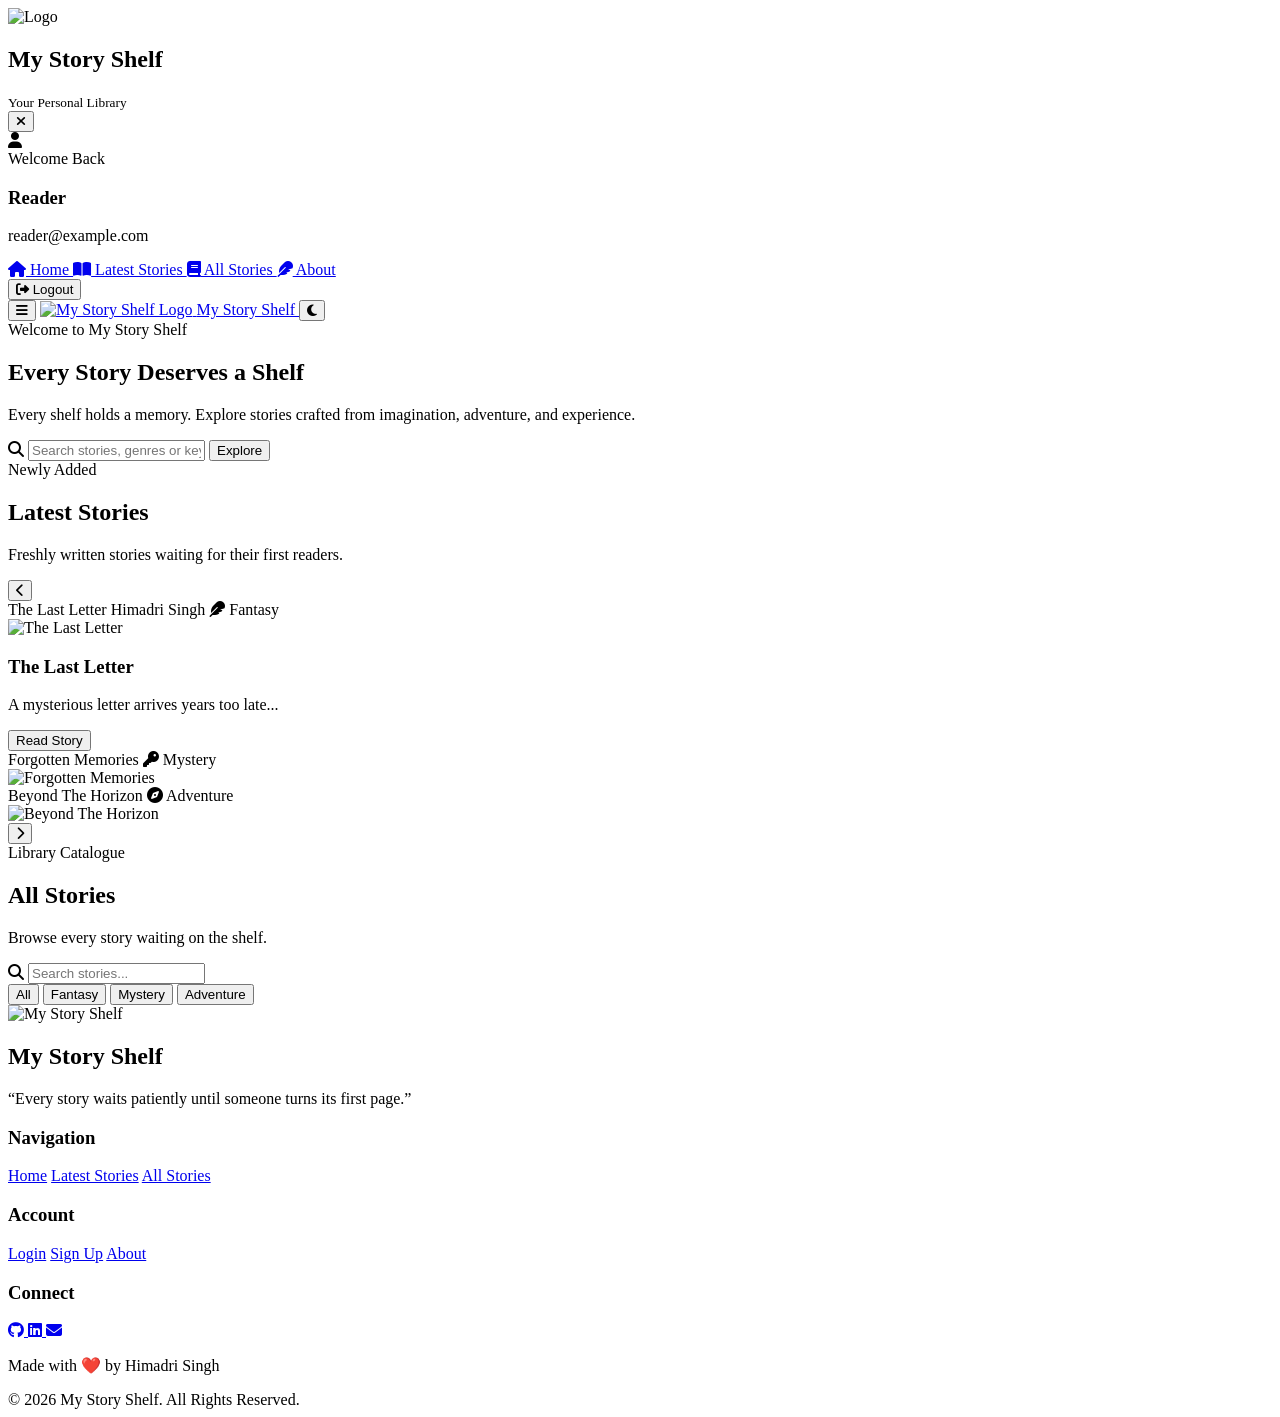
==== index.html @ 41c5a320 "Add files via upload" ====
<!DOCTYPE html>
<html lang="en">
<head>

<meta charset="UTF-8">
<meta name="viewport"
    content="width=device-width, initial-scale=1.0">
<meta name="theme-color" content="#F6F0E8">
<title>My Story Shelf</title>

<link rel="stylesheet" href="assets/css/style.css">

<!-- Icons -->
<link rel="stylesheet"
href="https://cdnjs.cloudflare.com/ajax/libs/font-awesome/6.7.2/css/all.min.css"/>

<!-- Fonts -->
<link rel="preconnect" href="https://fonts.googleapis.com">

<link rel="preconnect" href="https://fonts.gstatic.com" crossorigin>

<link href="https://fonts.googleapis.com/css2?family=Inter:wght@300;400;500;600;700&family=Playfair+Display:wght@500;600;700;800&display=swap"
            rel="stylesheet">

<!-- Prevent Flash -->
<script>
const savedTheme = localStorage.getItem("theme");

if(savedTheme==="dark"){
    document.documentElement.classList.add("dark");
}
 </script>
</head>

<body>
    
<!-- Overlay -->
<div id="sidebarOverlay" class="sidebar-overlay"></div>

<!-- Sidebar -->
<aside id="sidebar" class="sidebar">

    <!-- Header -->
    <div class="sidebar-header">

        <div class="sidebar-brand">

            <img
                src="assets/images/favicon.png"
                class="sidebar-logo"
                alt="Logo">

            <div>

                <h2>My Story Shelf</h2>

                <small>Your Personal Library</small>
            </div>
        </div>

        <button id="closeSidebar" class="close-sidebar">

            <i class="fa-solid fa-xmark"></i>
        </button>
    </div>


    <!-- User -->

    <div class="user-card">
        <div class="user-avatar">

            <i class="fa-solid fa-user"></i>

        </div>
        <div>

            <span class="welcome">
                Welcome Back
            </span>

            <h3 id="userName">
                Reader
            </h3>

            <p id="userEmail">
            reader@example.com
            </p>
        </div>
    </div>


    <!-- Navigation -->

    <nav class="sidebar-nav">

        <a href="index.html" class="active">

            <i class="fa-solid fa-house"></i>

            Home

        </a>

        <a href="#latestStories">

            <i class="fa-solid fa-book-open"></i>

            Latest Stories

        </a>

        <a href="#allStories">
            <i class="fa-solid fa-book"></i>

            All Stories

        </a>

        <a href="allpages/about.html">
            <i class="fa-solid fa-feather"></i>

            About

        </a>
    </nav>
    <!-- Footer -->

    <div class="sidebar-footer">
        <button id="logoutBtn">

            <i class="fa-solid fa-right-from-bracket"></i>

            Logout

        </button>
    </div>
</aside>

<!-- ======================================= HEADER ======================================= -->

<header class="site-header">

    <button id="menuBtn" class="header-btn" aria-label="Open Menu">
        <i class="fa-solid fa-bars"></i>
    </button>

    <a href="index.html" class="logo-area">

        <img
            src="assets/images/favicon.png"
            alt="My Story Shelf Logo"
            class="app-logo">

        <span class="site-title">
            My Story Shelf
        </span>
    </a>

    <button id="themeToggle" class="header-btn" aria-label="Toggle Theme">

        <i class="fa-solid fa-moon"></i>

    </button>
</header>

<!-- ======================================= HERO ======================================= -->

<section class="hero">

    <div class="particles"></div>

    <div class="hero-content">

        <div class="hero-text">

            <span class="hero-subtitle">
                Welcome to My Story Shelf
            </span>

            <h1 class="hero-title">
                Every Story Deserves a Shelf
            </h1>

            <p class="hero-description">
                Every shelf holds a memory. Explore stories crafted from imagination, adventure, and experience.
            </p>

        </div>
<!-- Search Bar -->
       <div class="hero-search">

    <i class="fa-solid fa-magnifying-glass search-icon"></i>

    <input
        id="searchInput"
        type="text"
        placeholder="Search stories, genres or keywords..."
        autocomplete="off">

    <button id="searchBtn">
        Explore
    </button>

</div>

<div id="searchSuggestions" class="search-suggestions"></div>

        <div class="scroll-down">
            <!-- Scroll indicator -->
        </div>

    </div>

</section>

<!-- ======================================= LATEST STORIES ======================================= -->

<section id="latestStories" class="latest-stories">

    <div class="container">

        <!-- Heading -->

        <div class="section-heading">

            <span class="section-tag">
                Newly Added
            </span>

            <h2>Latest Stories</h2>

            <p>
                Freshly written stories waiting for their first readers.
            </p>

        </div>


        <!-- Shelf Wrapper -->

        <div class="bookshelf-wrapper">

            <!-- Left Button -->

        <button
            id="shelfPrev"
            class="shelf-arrow left"
            aria-label="Previous Stories">

        <i class="fa-solid fa-chevron-left"></i>

    </button>


            <!-- Books -->

          <div class="bookshelf-track">

    <div
        id="bookshelf"
        class="bookshelf">

          <!-- Book --> 
              <article class="book fantasy"> 
                <div class="book-spine">
                    <span class="book-title">
                             The Last Letter
                   </span>

                 <span class="book-author">

                Himadri Singh

            </span>

            <span class="book-icon">
                <i class="fa-solid fa-feather"></i>
            </span>

            <span class="book-genre">
                Fantasy
            </span>
                    </div>
               
                    <!-- Cover -->

                   <div class="book-cover">

                      <img
                       src="assets/images/story1.jpg"
                       alt="The Last Letter">

                       <div class="cover-overlay">

                         <h3>The Last Letter</h3>

                         <p>  A mysterious letter arrives years too late...  </p>

                     <button class="read-story-btn">
                      Read Story
                       </button>
              </div>
            </div>
         </div>
       </div>
       </article>

                <!-- Book -->

                <article
                    class="book mystery" 
                    data-story="story2">

                    <div class="book-spine">

                        <span class="book-title">

                            Forgotten Memories

                        </span>

                        <span class="book-icon">

                            <i class="fa-solid fa-key"></i>

                        </span>

                        <span class="book-genre">

                            Mystery

                        </span>

                    </div>

                    <div class="book-cover">

                        <img
                            src="assets/images/story2.jpg"
                            alt="Forgotten Memories">

                    </div>

                </article>


                <!-- Book -->

                <article
                    class="book adventure" 
                    data-story="story1">

                    <div class="book-spine">

                        <span class="book-title">

                            Beyond The Horizon

                        </span>

                        <span class="book-icon">

                            <i class="fa-solid fa-compass"></i>

                        </span>

                        <span class="book-genre">

                            Adventure

                        </span>

                    </div>

                    <div class="book-cover">

                        <img
                            src="assets/images/story3.jpg"
                            alt="Beyond The Horizon">

                    </div>

                </article>


            <!--   for colouring scheme  -->
                 <article class="book fantasy"></article>
                 <article class="book mystery"></article>
                 <article class="book romance"></article>
                 <article class="book horror"></article>
                 <article class="book sci-fi"></article>
                 <article class="book historical"></article>




            <!--   thickness of book-->
               <article
                class="book fantasy thick"></article>
                <article
                class="book mystery medium"></article>
                <article
                class="book adventure thin"></article>

                <!-- More books from Firebase later -->


            </div>


            <!-- Right Button -->

            <button
                id="shelfNext"
                class="shelf-arrow right"
                aria-label="Next Stories">

                <i class="fa-solid fa-chevron-right"></i>

            </button>

        </div>


        <!-- Wooden Shelf -->

        <div class="wooden-shelf">

            <div class="shelf-top"></div>

            <div class="shelf-front"></div>

            <div class="shelf-shadow"></div>

        </div>

    </div>

</section>
<!-- ======================================= ALL STORIES ======================================= -->
<section id="allStories" class="all-stories">

    <div class="container">

        <div class="section-heading">

            <span class="section-tag">
                Library Catalogue
            </span>

            <h2>All Stories</h2>

            <p>
                Browse every story waiting on the shelf.
            </p>

        </div>

        <!-- Search & Filters -->

        <div class="catalog-toolbar">

            <div class="catalog-search">

                <i class="fa-solid fa-magnifying-glass"></i>

                <input
                    id="catalogSearch"
                    type="text"
                    placeholder="Search stories...">

            </div>

            <div class="genre-filters">

                <button class="active">
                    All
                </button>

                <button>
                    Fantasy
                </button>

                <button>
                    Mystery
                </button>

                <button>
                    Adventure
                </button>
            </div>
        </div>

        <!-- Stories -->

        <div
            id="storyList"
            class="story-grid">

        </div>
    </div>
</section>

<!-- ======================================= FOOTER ======================================= -->

<footer class="site-footer">

    <div class="footer-container">

        <!-- Brand -->

        <div class="footer-brand">

            <img
                src="assets/images/favicon.png"
                alt="My Story Shelf"
                class="footer-logo">

            <h2>My Story Shelf</h2>

            <p class="footer-quote">

                “Every story waits patiently until
                someone turns its first page.”

            </p>

        </div>

        <!-- Links -->

        <div class="footer-links">

            <div class="footer-column">

                <h3>Navigation</h3>

                <a href="index.html">Home</a>

                <a href="#latestStories">Latest Stories</a>

                <a href="#allStories">All Stories</a>

            </div>

            <div class="footer-column">

                <h3>Account</h3>

                <a href="log-in.html">Login</a>
                <a href="signup.html">Sign Up</a>
                <a href="#">About</a>

            </div>

        </div>

        <!-- Social -->

        <div class="footer-social">

            <h3>Connect</h3>

            <div class="social-icons">

                <a
                    href="https://github.com/himadrisingh1027-crypto"
                    target="_blank">

                    <i class="fa-brands fa-github"></i>

                </a>

                <a
                    href="https://linkedin.com"
                    target="_blank">

                    <i class="fa-brands fa-linkedin"></i>

                </a>

                <a
                    href="mailto:your@email.com">

                    <i class="fa-solid fa-envelope"></i>

                </a>

            </div>

        </div>

    </div>


    <div class="footer-divider"></div>

    <div class="footer-bottom">

        <p>

            Made with ❤️ by Himadri Singh

        </p>

        <span>

            © 2026 My Story Shelf. All Rights Reserved.

        </span>

    </div>

</footer>


<!-- ======================================= CUSTOM CURSOR ======================================= -->

<div id="custom-cursor"></div>
<!-- ======================================= PARTICLE LAYER ======================================= -->

<div id="particle-layer"></div>
<!-- ======================================= SCRIPTS ======================================= -->

<script type="module" src="js/firebase/firebase.js">    </script>

<script type="module" src="js/auth/auth.js">    </script>

<script type="module" src="js/auth/protect.js">   </script>

<script type="module" src="js/ui/menu.js">    </script>

<script type="module" src="js/ui/theme.js">    </script>

<script type="module" src="js/ui/cursor.js">    </script>

<script type="module" src="js/ui/particles.js">    </script>

<script type="module" src="js/stories/search.js">    </script>

<script type="module" src="js/ui/user.js">    </script>

<script type="module" src="js/stories/stories.js">    </script>

</body>

</html>
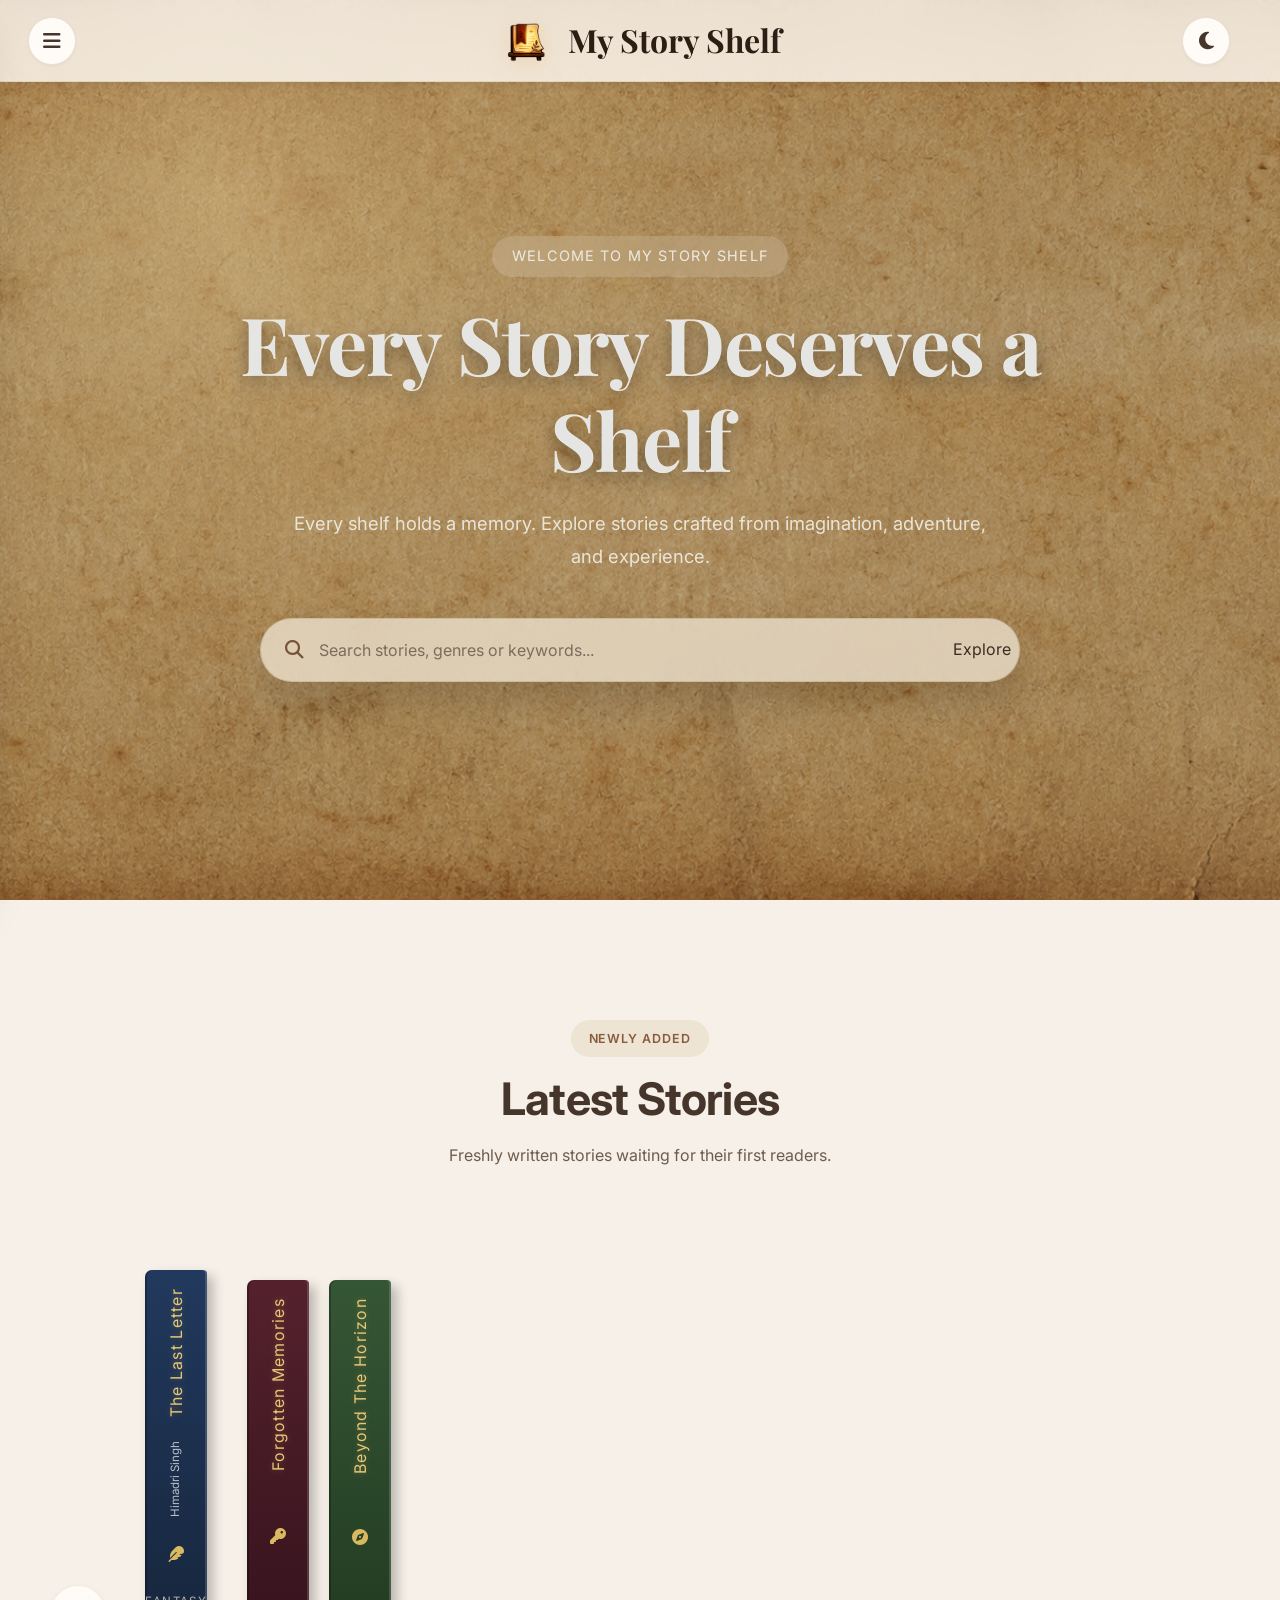
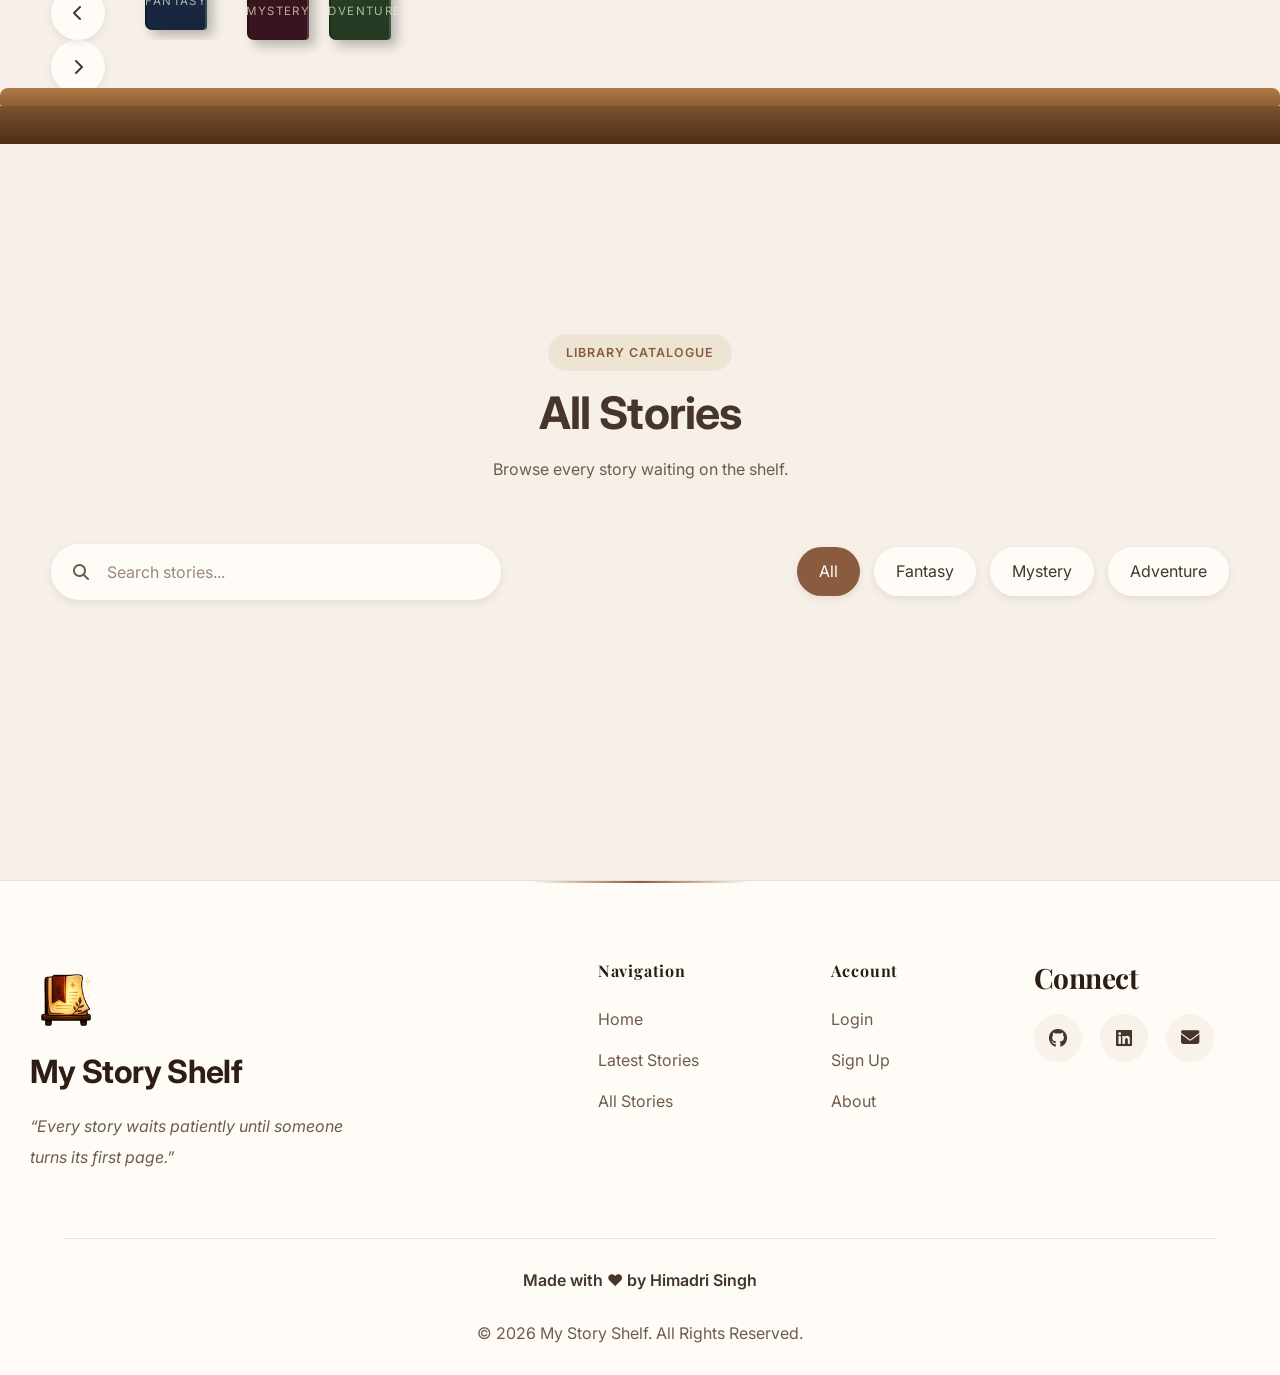
==== commit b72e3a5a: "Update MyStoryShelf project" ====
--- a/index.html
+++ b/index.html
@@ -1,648 +1,648 @@
-<!DOCTYPE html>
-<html lang="en">
-<head>
-
-<meta charset="UTF-8">
-<meta name="viewport"
-    content="width=device-width, initial-scale=1.0">
-<meta name="theme-color" content="#F6F0E8">
-<title>My Story Shelf</title>
-
-<link rel="stylesheet" href="assets/css/style.css">
-
-<!-- Icons -->
-<link rel="stylesheet"
-href="https://cdnjs.cloudflare.com/ajax/libs/font-awesome/6.7.2/css/all.min.css"/>
-
-<!-- Fonts -->
-<link rel="preconnect" href="https://fonts.googleapis.com">
-
-<link rel="preconnect" href="https://fonts.gstatic.com" crossorigin>
-
-<link href="https://fonts.googleapis.com/css2?family=Inter:wght@300;400;500;600;700&family=Playfair+Display:wght@500;600;700;800&display=swap"
-            rel="stylesheet">
-
-<!-- Prevent Flash -->
-<script>
-const savedTheme = localStorage.getItem("theme");
-
-if(savedTheme==="dark"){
-    document.documentElement.classList.add("dark");
-}
- </script>
-</head>
-
-<body>
-    
-<!-- Overlay -->
-<div id="sidebarOverlay" class="sidebar-overlay"></div>
-
-<!-- Sidebar -->
-<aside id="sidebar" class="sidebar">
-
-    <!-- Header -->
-    <div class="sidebar-header">
-
-        <div class="sidebar-brand">
-
-            <img
-                src="assets/images/favicon.png"
-                class="sidebar-logo"
-                alt="Logo">
-
-            <div>
-
-                <h2>My Story Shelf</h2>
-
-                <small>Your Personal Library</small>
-            </div>
-        </div>
-
-        <button id="closeSidebar" class="close-sidebar">
-
-            <i class="fa-solid fa-xmark"></i>
-        </button>
-    </div>
-
-
-    <!-- User -->
-
-    <div class="user-card">
-        <div class="user-avatar">
-
-            <i class="fa-solid fa-user"></i>
-
-        </div>
-        <div>
-
-            <span class="welcome">
-                Welcome Back
-            </span>
-
-            <h3 id="userName">
-                Reader
-            </h3>
-
-            <p id="userEmail">
-            reader@example.com
-            </p>
-        </div>
-    </div>
-
-
-    <!-- Navigation -->
-
-    <nav class="sidebar-nav">
-
-        <a href="index.html" class="active">
-
-            <i class="fa-solid fa-house"></i>
-
-            Home
-
-        </a>
-
-        <a href="#latestStories">
-
-            <i class="fa-solid fa-book-open"></i>
-
-            Latest Stories
-
-        </a>
-
-        <a href="#allStories">
-            <i class="fa-solid fa-book"></i>
-
-            All Stories
-
-        </a>
-
-        <a href="allpages/about.html">
-            <i class="fa-solid fa-feather"></i>
-
-            About
-
-        </a>
-    </nav>
-    <!-- Footer -->
-
-    <div class="sidebar-footer">
-        <button id="logoutBtn">
-
-            <i class="fa-solid fa-right-from-bracket"></i>
-
-            Logout
-
-        </button>
-    </div>
-</aside>
-
-<!-- ======================================= HEADER ======================================= -->
-
-<header class="site-header">
-
-    <button id="menuBtn" class="header-btn" aria-label="Open Menu">
-        <i class="fa-solid fa-bars"></i>
-    </button>
-
-    <a href="index.html" class="logo-area">
-
-        <img
-            src="assets/images/favicon.png"
-            alt="My Story Shelf Logo"
-            class="app-logo">
-
-        <span class="site-title">
-            My Story Shelf
-        </span>
-    </a>
-
-    <button id="themeToggle" class="header-btn" aria-label="Toggle Theme">
-
-        <i class="fa-solid fa-moon"></i>
-
-    </button>
-</header>
-
-<!-- ======================================= HERO ======================================= -->
-
-<section class="hero">
-
-    <div class="particles"></div>
-
-    <div class="hero-content">
-
-        <div class="hero-text">
-
-            <span class="hero-subtitle">
-                Welcome to My Story Shelf
-            </span>
-
-            <h1 class="hero-title">
-                Every Story Deserves a Shelf
-            </h1>
-
-            <p class="hero-description">
-                Every shelf holds a memory. Explore stories crafted from imagination, adventure, and experience.
-            </p>
-
-        </div>
-<!-- Search Bar -->
-       <div class="hero-search">
-
-    <i class="fa-solid fa-magnifying-glass search-icon"></i>
-
-    <input
-        id="searchInput"
-        type="text"
-        placeholder="Search stories, genres or keywords..."
-        autocomplete="off">
-
-    <button id="searchBtn">
-        Explore
-    </button>
-
-</div>
-
-<div id="searchSuggestions" class="search-suggestions"></div>
-
-        <div class="scroll-down">
-            <!-- Scroll indicator -->
-        </div>
-
-    </div>
-
-</section>
-
-<!-- ======================================= LATEST STORIES ======================================= -->
-
-<section id="latestStories" class="latest-stories">
-
-    <div class="container">
-
-        <!-- Heading -->
-
-        <div class="section-heading">
-
-            <span class="section-tag">
-                Newly Added
-            </span>
-
-            <h2>Latest Stories</h2>
-
-            <p>
-                Freshly written stories waiting for their first readers.
-            </p>
-
-        </div>
-
-
-        <!-- Shelf Wrapper -->
-
-        <div class="bookshelf-wrapper">
-
-            <!-- Left Button -->
-
-        <button
-            id="shelfPrev"
-            class="shelf-arrow left"
-            aria-label="Previous Stories">
-
-        <i class="fa-solid fa-chevron-left"></i>
-
-    </button>
-
-
-            <!-- Books -->
-
-          <div class="bookshelf-track">
-
-    <div
-        id="bookshelf"
-        class="bookshelf">
-
-          <!-- Book --> 
-              <article class="book fantasy"> 
-                <div class="book-spine">
-                    <span class="book-title">
-                             The Last Letter
-                   </span>
-
-                 <span class="book-author">
-
-                Himadri Singh
-
-            </span>
-
-            <span class="book-icon">
-                <i class="fa-solid fa-feather"></i>
-            </span>
-
-            <span class="book-genre">
-                Fantasy
-            </span>
-                    </div>
-               
-                    <!-- Cover -->
-
-                   <div class="book-cover">
-
-                      <img
-                       src="assets/images/story1.jpg"
-                       alt="The Last Letter">
-
-                       <div class="cover-overlay">
-
-                         <h3>The Last Letter</h3>
-
-                         <p>  A mysterious letter arrives years too late...  </p>
-
-                     <button class="read-story-btn">
-                      Read Story
-                       </button>
-              </div>
-            </div>
-         </div>
-       </div>
-       </article>
-
-                <!-- Book -->
-
-                <article
-                    class="book mystery" 
-                    data-story="story2">
-
-                    <div class="book-spine">
-
-                        <span class="book-title">
-
-                            Forgotten Memories
-
-                        </span>
-
-                        <span class="book-icon">
-
-                            <i class="fa-solid fa-key"></i>
-
-                        </span>
-
-                        <span class="book-genre">
-
-                            Mystery
-
-                        </span>
-
-                    </div>
-
-                    <div class="book-cover">
-
-                        <img
-                            src="assets/images/story2.jpg"
-                            alt="Forgotten Memories">
-
-                    </div>
-
-                </article>
-
-
-                <!-- Book -->
-
-                <article
-                    class="book adventure" 
-                    data-story="story1">
-
-                    <div class="book-spine">
-
-                        <span class="book-title">
-
-                            Beyond The Horizon
-
-                        </span>
-
-                        <span class="book-icon">
-
-                            <i class="fa-solid fa-compass"></i>
-
-                        </span>
-
-                        <span class="book-genre">
-
-                            Adventure
-
-                        </span>
-
-                    </div>
-
-                    <div class="book-cover">
-
-                        <img
-                            src="assets/images/story3.jpg"
-                            alt="Beyond The Horizon">
-
-                    </div>
-
-                </article>
-
-
-            <!--   for colouring scheme  -->
-                 <article class="book fantasy"></article>
-                 <article class="book mystery"></article>
-                 <article class="book romance"></article>
-                 <article class="book horror"></article>
-                 <article class="book sci-fi"></article>
-                 <article class="book historical"></article>
-
-
-
-
-            <!--   thickness of book-->
-               <article
-                class="book fantasy thick"></article>
-                <article
-                class="book mystery medium"></article>
-                <article
-                class="book adventure thin"></article>
-
-                <!-- More books from Firebase later -->
-
-
-            </div>
-
-
-            <!-- Right Button -->
-
-            <button
-                id="shelfNext"
-                class="shelf-arrow right"
-                aria-label="Next Stories">
-
-                <i class="fa-solid fa-chevron-right"></i>
-
-            </button>
-
-        </div>
-
-
-        <!-- Wooden Shelf -->
-
-        <div class="wooden-shelf">
-
-            <div class="shelf-top"></div>
-
-            <div class="shelf-front"></div>
-
-            <div class="shelf-shadow"></div>
-
-        </div>
-
-    </div>
-
-</section>
-<!-- ======================================= ALL STORIES ======================================= -->
-<section id="allStories" class="all-stories">
-
-    <div class="container">
-
-        <div class="section-heading">
-
-            <span class="section-tag">
-                Library Catalogue
-            </span>
-
-            <h2>All Stories</h2>
-
-            <p>
-                Browse every story waiting on the shelf.
-            </p>
-
-        </div>
-
-        <!-- Search & Filters -->
-
-        <div class="catalog-toolbar">
-
-            <div class="catalog-search">
-
-                <i class="fa-solid fa-magnifying-glass"></i>
-
-                <input
-                    id="catalogSearch"
-                    type="text"
-                    placeholder="Search stories...">
-
-            </div>
-
-            <div class="genre-filters">
-
-                <button class="active">
-                    All
-                </button>
-
-                <button>
-                    Fantasy
-                </button>
-
-                <button>
-                    Mystery
-                </button>
-
-                <button>
-                    Adventure
-                </button>
-            </div>
-        </div>
-
-        <!-- Stories -->
-
-        <div
-            id="storyList"
-            class="story-grid">
-
-        </div>
-    </div>
-</section>
-
-<!-- ======================================= FOOTER ======================================= -->
-
-<footer class="site-footer">
-
-    <div class="footer-container">
-
-        <!-- Brand -->
-
-        <div class="footer-brand">
-
-            <img
-                src="assets/images/favicon.png"
-                alt="My Story Shelf"
-                class="footer-logo">
-
-            <h2>My Story Shelf</h2>
-
-            <p class="footer-quote">
-
-                “Every story waits patiently until
-                someone turns its first page.”
-
-            </p>
-
-        </div>
-
-        <!-- Links -->
-
-        <div class="footer-links">
-
-            <div class="footer-column">
-
-                <h3>Navigation</h3>
-
-                <a href="index.html">Home</a>
-
-                <a href="#latestStories">Latest Stories</a>
-
-                <a href="#allStories">All Stories</a>
-
-            </div>
-
-            <div class="footer-column">
-
-                <h3>Account</h3>
-
-                <a href="log-in.html">Login</a>
-                <a href="signup.html">Sign Up</a>
-                <a href="#">About</a>
-
-            </div>
-
-        </div>
-
-        <!-- Social -->
-
-        <div class="footer-social">
-
-            <h3>Connect</h3>
-
-            <div class="social-icons">
-
-                <a
-                    href="https://github.com/himadrisingh1027-crypto"
-                    target="_blank">
-
-                    <i class="fa-brands fa-github"></i>
-
-                </a>
-
-                <a
-                    href="https://linkedin.com"
-                    target="_blank">
-
-                    <i class="fa-brands fa-linkedin"></i>
-
-                </a>
-
-                <a
-                    href="mailto:your@email.com">
-
-                    <i class="fa-solid fa-envelope"></i>
-
-                </a>
-
-            </div>
-
-        </div>
-
-    </div>
-
-
-    <div class="footer-divider"></div>
-
-    <div class="footer-bottom">
-
-        <p>
-
-            Made with ❤️ by Himadri Singh
-
-        </p>
-
-        <span>
-
-            © 2026 My Story Shelf. All Rights Reserved.
-
-        </span>
-
-    </div>
-
-</footer>
-
-
-<!-- ======================================= CUSTOM CURSOR ======================================= -->
-
-<div id="custom-cursor"></div>
-<!-- ======================================= PARTICLE LAYER ======================================= -->
-
-<div id="particle-layer"></div>
-<!-- ======================================= SCRIPTS ======================================= -->
-
-<script type="module" src="js/firebase/firebase.js">    </script>
-
-<script type="module" src="js/auth/auth.js">    </script>
-
-<script type="module" src="js/auth/protect.js">   </script>
-
-<script type="module" src="js/ui/menu.js">    </script>
-
-<script type="module" src="js/ui/theme.js">    </script>
-
-<script type="module" src="js/ui/cursor.js">    </script>
-
-<script type="module" src="js/ui/particles.js">    </script>
-
-<script type="module" src="js/stories/search.js">    </script>
-
-<script type="module" src="js/ui/user.js">    </script>
-
-<script type="module" src="js/stories/stories.js">    </script>
-
-</body>
-
+<!DOCTYPE html>
+<html lang="en">
+<head>
+
+<meta charset="UTF-8">
+<meta name="viewport"
+    content="width=device-width, initial-scale=1.0">
+<meta name="theme-color" content="#F6F0E8">
+<title>My Story Shelf</title>
+
+<link rel="stylesheet" href="assets/css/style.css">
+
+<!-- Icons -->
+<link rel="stylesheet"
+href="https://cdnjs.cloudflare.com/ajax/libs/font-awesome/6.7.2/css/all.min.css"/>
+
+<!-- Fonts -->
+<link rel="preconnect" href="https://fonts.googleapis.com">
+
+<link rel="preconnect" href="https://fonts.gstatic.com" crossorigin>
+
+<link href="https://fonts.googleapis.com/css2?family=Inter:wght@300;400;500;600;700&family=Playfair+Display:wght@500;600;700;800&display=swap"
+            rel="stylesheet">
+
+<!-- Prevent Flash -->
+<script>
+const savedTheme = localStorage.getItem("theme");
+
+if(savedTheme==="dark"){
+    document.documentElement.classList.add("dark");
+}
+ </script>
+</head>
+
+<body>
+    
+<!-- Overlay -->
+<div id="sidebarOverlay" class="sidebar-overlay"></div>
+
+<!-- Sidebar -->
+<aside id="sidebar" class="sidebar">
+
+    <!-- Header -->
+    <div class="sidebar-header">
+
+        <div class="sidebar-brand">
+
+            <img
+                src="assets/images/favicon.png"
+                class="sidebar-logo"
+                alt="Logo">
+
+            <div>
+
+                <h2>My Story Shelf</h2>
+
+                <small>Your Personal Library</small>
+            </div>
+        </div>
+
+        <button id="closeSidebar" class="close-sidebar">
+
+            <i class="fa-solid fa-xmark"></i>
+        </button>
+    </div>
+
+
+    <!-- User -->
+
+    <div class="user-card">
+        <div class="user-avatar">
+
+            <i class="fa-solid fa-user"></i>
+
+        </div>
+        <div>
+
+            <span class="welcome">
+                Welcome Back
+            </span>
+
+            <h3 id="userName">
+                Reader
+            </h3>
+
+            <p id="userEmail">
+            reader@example.com
+            </p>
+        </div>
+    </div>
+
+
+    <!-- Navigation -->
+
+    <nav class="sidebar-nav">
+
+        <a href="index.html" class="active">
+
+            <i class="fa-solid fa-house"></i>
+
+            Home
+
+        </a>
+
+        <a href="#latestStories">
+
+            <i class="fa-solid fa-book-open"></i>
+
+            Latest Stories
+
+        </a>
+
+        <a href="#allStories">
+            <i class="fa-solid fa-book"></i>
+
+            All Stories
+
+        </a>
+
+        <a href="allpages/about.html">
+            <i class="fa-solid fa-feather"></i>
+
+            About
+
+        </a>
+    </nav>
+    <!-- Footer -->
+
+    <div class="sidebar-footer">
+        <button id="logoutBtn">
+
+            <i class="fa-solid fa-right-from-bracket"></i>
+
+            Logout
+
+        </button>
+    </div>
+</aside>
+
+<!-- ======================================= HEADER ======================================= -->
+
+<header class="site-header">
+
+    <button id="menuBtn" class="header-btn" aria-label="Open Menu">
+        <i class="fa-solid fa-bars"></i>
+    </button>
+
+    <a href="index.html" class="logo-area">
+
+        <img
+            src="assets/images/favicon.png"
+            alt="My Story Shelf Logo"
+            class="app-logo">
+
+        <span class="site-title">
+            My Story Shelf
+        </span>
+    </a>
+
+    <button id="themeToggle" class="header-btn" aria-label="Toggle Theme">
+
+        <i class="fa-solid fa-moon"></i>
+
+    </button>
+</header>
+
+<!-- ======================================= HERO ======================================= -->
+
+<section class="hero">
+
+    <div class="particles"></div>
+
+    <div class="hero-content">
+
+        <div class="hero-text">
+
+            <span class="hero-subtitle">
+                Welcome to My Story Shelf
+            </span>
+
+            <h1 class="hero-title">
+                Every Story Deserves a Shelf
+            </h1>
+
+            <p class="hero-description">
+                Every shelf holds a memory. Explore stories crafted from imagination, adventure, and experience.
+            </p>
+
+        </div>
+<!-- Search Bar -->
+       <div class="hero-search">
+
+    <i class="fa-solid fa-magnifying-glass search-icon"></i>
+
+    <input
+        id="searchInput"
+        type="text"
+        placeholder="Search stories, genres or keywords..."
+        autocomplete="off">
+
+    <button id="searchBtn">
+        Explore
+    </button>
+
+</div>
+
+<div id="searchSuggestions" class="search-suggestions"></div>
+
+        <div class="scroll-down">
+            <!-- Scroll indicator -->
+        </div>
+
+    </div>
+
+</section>
+
+<!-- ======================================= LATEST STORIES ======================================= -->
+
+<section id="latestStories" class="latest-stories">
+
+    <div class="container">
+
+        <!-- Heading -->
+
+        <div class="section-heading">
+
+            <span class="section-tag">
+                Newly Added
+            </span>
+
+            <h2>Latest Stories</h2>
+
+            <p>
+                Freshly written stories waiting for their first readers.
+            </p>
+
+        </div>
+
+
+        <!-- Shelf Wrapper -->
+
+        <div class="bookshelf-wrapper">
+
+            <!-- Left Button -->
+
+        <button
+            id="shelfPrev"
+            class="shelf-arrow left"
+            aria-label="Previous Stories">
+
+        <i class="fa-solid fa-chevron-left"></i>
+
+    </button>
+
+
+            <!-- Books -->
+
+          <div class="bookshelf-track">
+
+    <div
+        id="bookshelf"
+        class="bookshelf">
+
+          <!-- Book --> 
+              <article class="book fantasy"> 
+                <div class="book-spine">
+                    <span class="book-title">
+                             The Last Letter
+                   </span>
+
+                 <span class="book-author">
+
+                Himadri Singh
+
+            </span>
+
+            <span class="book-icon">
+                <i class="fa-solid fa-feather"></i>
+            </span>
+
+            <span class="book-genre">
+                Fantasy
+            </span>
+                    </div>
+               
+                    <!-- Cover -->
+
+                   <div class="book-cover">
+
+                      <img
+                       src="assets/images/story1.jpg"
+                       alt="The Last Letter">
+
+                       <div class="cover-overlay">
+
+                         <h3>The Last Letter</h3>
+
+                         <p>  A mysterious letter arrives years too late...  </p>
+
+                     <button class="read-story-btn">
+                      Read Story
+                       </button>
+              </div>
+            </div>
+         </div>
+       </div>
+       </article>
+
+                <!-- Book -->
+
+                <article
+                    class="book mystery" 
+                    data-story="story2">
+
+                    <div class="book-spine">
+
+                        <span class="book-title">
+
+                            Forgotten Memories
+
+                        </span>
+
+                        <span class="book-icon">
+
+                            <i class="fa-solid fa-key"></i>
+
+                        </span>
+
+                        <span class="book-genre">
+
+                            Mystery
+
+                        </span>
+
+                    </div>
+
+                    <div class="book-cover">
+
+                        <img
+                            src="assets/images/story2.jpg"
+                            alt="Forgotten Memories">
+
+                    </div>
+
+                </article>
+
+
+                <!-- Book -->
+
+                <article
+                    class="book adventure" 
+                    data-story="story1">
+
+                    <div class="book-spine">
+
+                        <span class="book-title">
+
+                            Beyond The Horizon
+
+                        </span>
+
+                        <span class="book-icon">
+
+                            <i class="fa-solid fa-compass"></i>
+
+                        </span>
+
+                        <span class="book-genre">
+
+                            Adventure
+
+                        </span>
+
+                    </div>
+
+                    <div class="book-cover">
+
+                        <img
+                            src="assets/images/story3.jpg"
+                            alt="Beyond The Horizon">
+
+                    </div>
+
+                </article>
+
+
+            <!--   for colouring scheme  -->
+                 <article class="book fantasy"></article>
+                 <article class="book mystery"></article>
+                 <article class="book romance"></article>
+                 <article class="book horror"></article>
+                 <article class="book sci-fi"></article>
+                 <article class="book historical"></article>
+
+
+
+
+            <!--   thickness of book-->
+               <article
+                class="book fantasy thick"></article>
+                <article
+                class="book mystery medium"></article>
+                <article
+                class="book adventure thin"></article>
+
+                <!-- More books from Firebase later -->
+
+
+            </div>
+
+
+            <!-- Right Button -->
+
+            <button
+                id="shelfNext"
+                class="shelf-arrow right"
+                aria-label="Next Stories">
+
+                <i class="fa-solid fa-chevron-right"></i>
+
+            </button>
+
+        </div>
+
+
+        <!-- Wooden Shelf -->
+
+        <div class="wooden-shelf">
+
+            <div class="shelf-top"></div>
+
+            <div class="shelf-front"></div>
+
+            <div class="shelf-shadow"></div>
+
+        </div>
+
+    </div>
+
+</section>
+<!-- ======================================= ALL STORIES ======================================= -->
+<section id="allStories" class="all-stories">
+
+    <div class="container">
+
+        <div class="section-heading">
+
+            <span class="section-tag">
+                Library Catalogue
+            </span>
+
+            <h2>All Stories</h2>
+
+            <p>
+                Browse every story waiting on the shelf.
+            </p>
+
+        </div>
+
+        <!-- Search & Filters -->
+
+        <div class="catalog-toolbar">
+
+            <div class="catalog-search">
+
+                <i class="fa-solid fa-magnifying-glass"></i>
+
+                <input
+                    id="catalogSearch"
+                    type="text"
+                    placeholder="Search stories...">
+
+            </div>
+
+            <div class="genre-filters">
+
+                <button class="active">
+                    All
+                </button>
+
+                <button>
+                    Fantasy
+                </button>
+
+                <button>
+                    Mystery
+                </button>
+
+                <button>
+                    Adventure
+                </button>
+            </div>
+        </div>
+
+        <!-- Stories -->
+
+        <div
+            id="storyList"
+            class="story-grid">
+
+        </div>
+    </div>
+</section>
+
+<!-- ======================================= FOOTER ======================================= -->
+
+<footer class="site-footer">
+
+    <div class="footer-container">
+
+        <!-- Brand -->
+
+        <div class="footer-brand">
+
+            <img
+                src="assets/images/favicon.png"
+                alt="My Story Shelf"
+                class="footer-logo">
+
+            <h2>My Story Shelf</h2>
+
+            <p class="footer-quote">
+
+                “Every story waits patiently until
+                someone turns its first page.”
+
+            </p>
+
+        </div>
+
+        <!-- Links -->
+
+        <div class="footer-links">
+
+            <div class="footer-column">
+
+                <h3>Navigation</h3>
+
+                <a href="index.html">Home</a>
+
+                <a href="#latestStories">Latest Stories</a>
+
+                <a href="#allStories">All Stories</a>
+
+            </div>
+
+            <div class="footer-column">
+
+                <h3>Account</h3>
+
+                <a href="log-in.html">Login</a>
+                <a href="signup.html">Sign Up</a>
+                <a href="#">About</a>
+
+            </div>
+
+        </div>
+
+        <!-- Social -->
+
+        <div class="footer-social">
+
+            <h3>Connect</h3>
+
+            <div class="social-icons">
+
+                <a
+                    href="https://github.com/himadrisingh1027-crypto"
+                    target="_blank">
+
+                    <i class="fa-brands fa-github"></i>
+
+                </a>
+
+                <a
+                    href="https://linkedin.com"
+                    target="_blank">
+
+                    <i class="fa-brands fa-linkedin"></i>
+
+                </a>
+
+                <a
+                    href="mailto:your@email.com">
+
+                    <i class="fa-solid fa-envelope"></i>
+
+                </a>
+
+            </div>
+
+        </div>
+
+    </div>
+
+
+    <div class="footer-divider"></div>
+
+    <div class="footer-bottom">
+
+        <p>
+
+            Made with ❤️ by Himadri Singh
+
+        </p>
+
+        <span>
+
+            © 2026 My Story Shelf. All Rights Reserved.
+
+        </span>
+
+    </div>
+
+</footer>
+
+
+<!-- ======================================= CUSTOM CURSOR ======================================= -->
+
+<div id="custom-cursor"></div>
+<!-- ======================================= PARTICLE LAYER ======================================= -->
+
+<div id="particle-layer"></div>
+<!-- ======================================= SCRIPTS ======================================= -->
+
+<script type="module" src="js/firebase/firebase.js">    </script>
+
+<script type="module" src="js/auth/auth.js">    </script>
+
+<script type="module" src="js/auth/protect.js">   </script>
+
+<script type="module" src="js/ui/menu.js">    </script>
+
+<script type="module" src="js/ui/theme.js">    </script>
+
+<script type="module" src="js/ui/cursor.js">    </script>
+
+<script type="module" src="js/ui/particles.js">    </script>
+
+<script type="module" src="js/stories/search.js">    </script>
+
+<script type="module" src="js/ui/user.js">    </script>
+
+<script type="module" src="js/stories/stories.js">    </script>
+
+</body>
+
 </html>
--- a/assets/css/style.css
+++ b/assets/css/style.css
@@ -0,0 +1,525 @@
+
+/*  BASE  */
+
+@import url("./base/variables.css");
+@import url("./base/reset.css");
+@import url("./base/typography.css");
+@import url("./base/utilities.css");
+
+/*  LAYOUT  */
+
+
+@import url("./layout/header.css");
+@import url("./layout/sidebar.css");
+@import url("./layout/hero.css");
+@import url("./layout/footer.css");
+
+/*  COMPONENTS  */
+
+
+@import url("./components/buttons.css");
+@import url("./components/search.css");
+@import url("./components/story-card.css");
+@import url("./components/cursor.css");
+
+/*  PAGES  */
+
+@import url("./pages/admin.css");
+@import url("./pages/auth.css");
+@import url("./pages/home.css");
+@import url("./pages/story.css");
+
+
+/*  ABOUT HERO  */
+
+.about-hero{
+
+    position:relative;
+
+    padding:180px 20px 130px;
+
+    text-align:center;
+
+    overflow:hidden;
+
+    background:
+        radial-gradient(circle at 15% 25%,
+        rgba(255,219,135,.22),
+        transparent 38%),
+        linear-gradient(
+        rgba(255,248,239,.82),
+        rgba(255,248,239,.94)),
+        url("../images/background-image-1.png")
+        center/cover no-repeat;
+
+}
+
+html.dark .about-hero{
+
+    background:
+        radial-gradient(circle at 15% 25%,
+        rgba(255,201,92,.14),
+        transparent 35%),
+        linear-gradient(
+        rgba(18,18,18,.74),
+        rgba(18,18,18,.92)),
+        url("../images/background-image-1.png")
+        center/cover no-repeat;
+
+}
+
+.about-tag{
+
+    display:inline-block;
+
+    margin-bottom:18px;
+
+    padding:8px 22px;
+
+    border-radius:999px;
+
+    background:var(--surface-secondary);
+
+    color:var(--accent);
+
+    font-weight:600;
+
+}
+
+.about-hero h1{
+
+    max-width:850px;
+
+    margin:auto;
+
+    font-size:4rem;
+
+    line-height:1.1;
+
+    color:var(--heading);
+
+}
+
+.about-hero p{
+
+    max-width:760px;
+
+    margin:32px auto 0;
+
+    font-size:1.15rem;
+
+    line-height:1.9;
+
+    color:var(--text-secondary);
+
+}
+
+/*  ABOUT STORY  */
+
+.about-story{
+
+    padding:100px 20px;
+
+}
+
+.about-story p{
+
+    max-width:900px;
+
+    margin:40px auto 0;
+
+    text-align:center;
+
+    font-size:1.08rem;
+
+    line-height:2;
+
+    color:var(--text-secondary);
+
+}
+
+/*  ABOUT VALUES  */
+
+.about-values{
+
+    padding:100px 20px;
+
+}
+
+.value-grid{
+
+    display:grid;
+
+    grid-template-columns:
+    repeat(auto-fit,minmax(260px,1fr));
+
+    gap:32px;
+
+}
+
+.value-card{
+
+    background:var(--card-bg);
+
+    border-radius:26px;
+
+    padding:45px;
+
+    text-align:center;
+
+    box-shadow:var(--shadow-md);
+
+    transition:.35s;
+
+}
+
+.value-card:hover{
+
+    transform:
+    translateY(-10px);
+
+}
+
+.value-card i{
+
+    font-size:42px;
+
+    color:var(--gold);
+
+    margin-bottom:22px;
+
+}
+
+.value-card h3{
+
+    margin-bottom:14px;
+
+}
+
+.value-card p{
+
+    color:var(--text-secondary);
+
+    line-height:1.8;
+
+}
+
+/*  CREATOR  */
+
+.creator{
+
+    padding:120px 20px;
+
+}
+
+.creator-grid{
+
+    display:grid;
+
+    grid-template-columns:
+    340px 1fr;
+
+    gap:70px;
+
+    align-items:center;
+
+}
+
+.creator-image{
+
+    display:flex;
+
+    justify-content:center;
+
+}
+
+.creator-image img{
+
+    width:320px;
+
+    height:320px;
+
+    object-fit:cover;
+
+    border-radius:50%;
+
+    border:8px solid var(--surface-secondary);
+
+    box-shadow:var(--shadow-lg);
+
+}
+
+.creator-content span{
+
+    color:var(--accent);
+
+    font-weight:600;
+
+}
+
+.creator-content h2{
+
+    margin:12px 0 24px;
+
+}
+
+.creator-content p{
+
+    line-height:2;
+
+    color:var(--text-secondary);
+
+}
+
+.creator-links{
+
+    display:flex;
+
+    gap:18px;
+
+    margin-top:35px;
+
+}
+
+.creator-links a{
+
+    width:50px;
+
+    height:50px;
+
+    display:grid;
+
+    place-items:center;
+
+    border-radius:50%;
+
+    background:var(--surface-secondary);
+
+    color:var(--accent);
+
+    transition:.3s;
+
+}
+
+.creator-links a:hover{
+
+    transform:translateY(-5px);
+
+}
+
+/*  TIMELINE  */
+
+.timeline{
+
+    padding:120px 20px;
+
+}
+
+.timeline-line{
+
+    position:relative;
+
+    max-width:760px;
+
+    margin:70px auto 0;
+
+}
+
+.timeline-line::before{
+
+    content:"";
+
+    position:absolute;
+
+    left:40px;
+
+    top:0;
+
+    bottom:0;
+
+    width:3px;
+
+    background:var(--accent);
+
+}
+
+.timeline-item{
+
+    position:relative;
+
+    padding-left:95px;
+
+    margin-bottom:60px;
+
+}
+
+.timeline-item::before{
+
+    content:"";
+
+    position:absolute;
+
+    left:31px;
+
+    top:6px;
+
+    width:20px;
+
+    height:20px;
+
+    border-radius:50%;
+
+    background:var(--gold);
+
+}
+
+.timeline .year{
+
+    font-size:1.3rem;
+
+    font-weight:700;
+
+    color:var(--heading);
+
+}
+
+.timeline .content{
+
+    margin-top:10px;
+
+    color:var(--text-secondary);
+
+}
+
+/*  ABOUT STATS  */
+
+.about-stats{
+
+    padding:100px 20px;
+
+}
+
+.stats-grid{
+
+    display:grid;
+
+    grid-template-columns:
+    repeat(auto-fit,minmax(220px,1fr));
+
+    gap:30px;
+
+}
+
+.stat{
+
+    background:var(--card-bg);
+
+    padding:45px;
+
+    text-align:center;
+
+    border-radius:24px;
+
+    box-shadow:var(--shadow-md);
+
+}
+
+.stat h2{
+
+    font-size:3rem;
+
+    color:var(--gold);
+
+}
+
+.stat p{
+
+    margin-top:10px;
+
+    color:var(--text-secondary);
+
+}
+
+/*  QUOTES  */
+
+.about-quote{
+
+    padding:120px 20px;
+
+    text-align:center;
+
+}
+
+.about-quote blockquote{
+
+    max-width:900px;
+
+    margin:auto;
+
+    font-size:2rem;
+
+    line-height:1.8;
+
+    font-family:var(--font-heading);
+
+    color:var(--heading);
+
+    font-style:italic;
+
+}
+
+/*  ABOUT RESPONSIVE  */
+
+@media(max-width:900px){
+
+    .creator-grid{
+
+        grid-template-columns:1fr;
+
+        text-align:center;
+
+    }
+
+    .creator-links{
+
+        justify-content:center;
+
+    }
+
+    .creator-image img{
+
+        width:240px;
+
+        height:240px;
+
+    }
+
+    .about-hero h1{
+
+        font-size:2.8rem;
+
+    }
+
+}
+
+@media(max-width:600px){
+
+    .about-hero{
+
+        padding:150px 20px 90px;
+
+    }
+
+    .about-hero h1{
+
+        font-size:2.2rem;
+
+    }
+
+    .about-quote blockquote{
+
+        font-size:1.4rem;
+
+    }
+
+}
